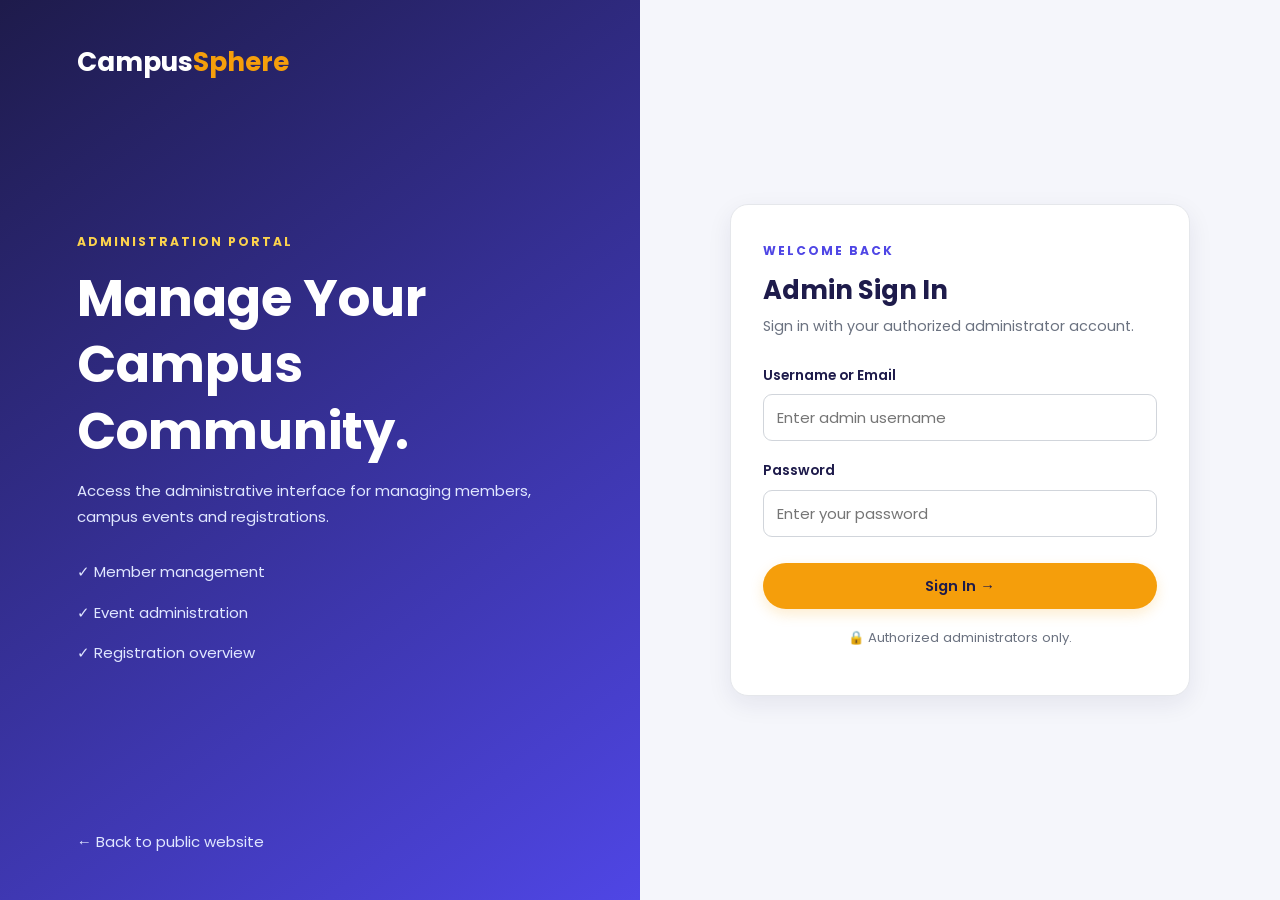
==== admin-login.html @ 0bb61e9c "Add files via upload" ====
<!DOCTYPE html>
<html lang="en">
<head>
  <meta charset="UTF-8">
  <meta name="viewport" content="width=device-width, initial-scale=1">
  <title>CampusSphere | Admin Login</title>
  <link href="https://fonts.googleapis.com/css2?family=Poppins:wght@400;500;600;700&display=swap" rel="stylesheet">
  <link rel="stylesheet" href="styles.css">
  <script src="app.js" defer></script>
</head>
<body class="admin-auth-page">
<main class="auth-layout">
  <section class="auth-visual">
    <a class="logo" href="index.html">Campus<span>Sphere</span></a>
    <div class="auth-visual-content">
      <span class="eyebrow">ADMINISTRATION PORTAL</span>
      <h1>Manage Your Campus Community.</h1>
      <p>Access the administrative interface for managing members, campus events and registrations.</p>
      <div class="auth-benefits"><p>✓ Member management</p><p>✓ Event administration</p><p>✓ Registration overview</p></div>
    </div>
    <a class="auth-back" href="index.html">← Back to public website</a>
  </section>

  <section class="auth-form-wrap">
    <form class="form-card auth-card" id="admin-login-form" action="#" method="post">
      <span class="eyebrow">WELCOME BACK</span>
      <h2>Admin Sign In</h2>
      <p class="form-subtitle">Sign in with your authorized administrator account.</p>

      <div class="form-group"><label for="admin-username">Username or Email</label><input type="text" id="admin-username" name="username" autocomplete="username" required placeholder="Enter admin username"></div>
      <div class="form-group"><label for="admin-password">Password</label><input type="password" id="admin-password" name="password" autocomplete="current-password" required placeholder="Enter your password"></div>

      <button class="btn btn-primary btn-full" type="submit">Sign In →</button>
      <p id="admin-login-message" class="form-message" aria-live="polite"></p>
      <p class="security-note">🔒 Authorized administrators only.</p>
    </form>
  </section>
</main>
</body>
</html>
---- styles.css ----
/* =========================================================
   CampusSphere - Main Stylesheet
   Theme: Navy + Purple + Orange
   Shared by all public and admin HTML pages
   ========================================================= */

/* ---------- 1. RESET & VARIABLES ---------- */

:root {
  --navy: #1e1b4b;
  --navy-light: #312e81;
  --purple: #4f46e5;
  --purple-light: #eef0ff;
  --orange: #f59e0b;
  --orange-dark: #d97706;
  --white: #ffffff;
  --background: #f5f6fb;
  --surface: #ffffff;
  --text: #374151;
  --muted: #6b7280;
  --border: #e5e7eb;
  --success: #15803d;
  --success-bg: #dcfce7;
  --warning: #92400e;
  --warning-bg: #fef3c7;
  --danger: #dc2626;
  --danger-bg: #fee2e2;
  --shadow: 0 8px 25px rgba(30, 27, 75, 0.08);
  --shadow-hover: 0 14px 35px rgba(30, 27, 75, 0.14);
  --radius: 16px;
  --radius-small: 9px;
  --container: 1180px;
}

* {
  box-sizing: border-box;
}

html {
  scroll-behavior: smooth;
  scroll-padding-top: 90px;
}

body {
  margin: 0;
  font-family: "Poppins", Arial, sans-serif;
  color: var(--text);
  background: var(--white);
  line-height: 1.7;
  font-size: 15px;
}

body,
input,
select,
textarea,
button {
  font-family: "Poppins", Arial, sans-serif;
}

img {
  display: block;
  max-width: 100%;
}

a {
  color: var(--purple);
  transition: color 0.2s ease;
}

button,
input,
select,
textarea {
  font-size: inherit;
}

button {
  cursor: pointer;
}

button:focus-visible,
a:focus-visible,
input:focus-visible,
select:focus-visible,
textarea:focus-visible {
  outline: 3px solid rgba(245, 158, 11, 0.65);
  outline-offset: 3px;
}

h1,
h2,
h3,
h4 {
  color: var(--navy);
  line-height: 1.3;
  margin: 0 0 14px;
  font-weight: 700;
}

h1 {
  font-size: clamp(2rem, 5vw, 3.5rem);
}

h2 {
  font-size: clamp(1.5rem, 3vw, 2.2rem);
}

h3 {
  font-size: 1.15rem;
}

p {
  margin-top: 0;
}

.container {
  width: min(var(--container), calc(100% - 40px));
  margin-inline: auto;
}

.section {
  padding: 80px 0;
}

.section-light,
.gray {
  background: var(--background);
}

.section-heading {
  max-width: 720px;
  margin: 0 auto 42px;
  text-align: center;
}

.section-heading p {
  color: var(--muted);
}

.title {
  display: inline-block;
  margin-bottom: 35px;
}

.title::after {
  content: "";
  display: block;
  height: 4px;
  width: 68px;
  margin: 10px auto 0;
  border-radius: 10px;
  background: var(--orange);
}

.eyebrow {
  display: inline-block;
  color: var(--purple);
  font-size: 0.76rem;
  font-weight: 700;
  letter-spacing: 2px;
  text-transform: uppercase;
  margin-bottom: 12px;
}

.muted {
  color: var(--muted);
}

.text-center {
  text-align: center;
}

.text-link {
  display: inline-block;
  color: var(--purple);
  text-decoration: none;
  font-weight: 600;
}

.text-link:hover {
  color: var(--orange-dark);
}

/* ---------- 2. HEADER & NAVIGATION ---------- */

.site-header {
  position: sticky;
  top: 0;
  z-index: 1000;
  background: var(--navy);
  box-shadow: 0 4px 18px rgba(15, 23, 42, 0.16);
}

.navbar {
  min-height: 76px;
  display: flex;
  align-items: center;
  justify-content: space-between;
  gap: 24px;
}

.logo {
  display: inline-block;
  color: var(--white);
  font-size: 1.65rem;
  line-height: 1.3;
  font-weight: 700;
  text-decoration: none;
  white-space: nowrap;
}

.logo span {
  color: var(--orange);
}

.nav-links {
  display: flex;
  align-items: center;
  justify-content: flex-end;
  gap: 7px;
}

.nav-links a {
  color: #e5e7eb;
  font-size: 0.88rem;
  font-weight: 500;
  text-decoration: none;
  padding: 9px 12px;
  border-radius: 8px;
  transition: 0.2s ease;
}

.nav-links a:hover,
.nav-links a.active {
  color: var(--orange);
  background: rgba(255, 255, 255, 0.07);
}

.menu-toggle {
  display: none;
  color: var(--white);
  background: transparent;
  border: 1px solid rgba(255, 255, 255, 0.3);
  border-radius: 8px;
  padding: 7px 12px;
  font-size: 1.4rem;
}

/* ---------- 3. BUTTONS ---------- */

.btn {
  display: inline-flex;
  justify-content: center;
  align-items: center;
  gap: 8px;
  min-height: 44px;
  padding: 11px 24px;
  border: 2px solid transparent;
  border-radius: 50px;
  font-size: 0.92rem;
  font-weight: 600;
  line-height: 1.4;
  text-align: center;
  text-decoration: none;
  transition:
    background 0.2s ease,
    color 0.2s ease,
    transform 0.2s ease,
    box-shadow 0.2s ease;
}

.btn:hover {
  transform: translateY(-2px);
}

.btn-primary {
  color: var(--navy);
  background: var(--orange);
  box-shadow: 0 5px 14px rgba(245, 158, 11, 0.2);
}

.btn-primary:hover {
  background: #fbbf24;
  box-shadow: 0 8px 20px rgba(245, 158, 11, 0.28);
}

.btn-secondary {
  color: var(--white);
  background: var(--purple);
}

.btn-secondary:hover {
  background: var(--navy-light);
}

.btn-outline {
  color: var(--purple);
  border-color: var(--purple);
  background: transparent;
}

.btn-outline:hover {
  color: var(--white);
  background: var(--purple);
}

.btn-full {
  width: 100%;
}

.btn:disabled {
  opacity: 0.6;
  cursor: not-allowed;
  transform: none;
}

/* ---------- 4. HOME HERO ---------- */

.hero {
  position: relative;
  overflow: hidden;
  padding: 125px 20px;
  color: var(--white);
  text-align: center;
  background:
    linear-gradient(
      125deg,
      rgba(30, 27, 75, 0.94),
      rgba(79, 70, 229, 0.84)
    ),
    url("https://picsum.photos/id/1067/1600/900")
      center / cover no-repeat;
}

.hero-content {
  position: relative;
  max-width: 850px;
  margin: auto;
}

.hero .eyebrow {
  color: #fcd34d;
}

.hero h1 {
  color: var(--white);
  margin-bottom: 20px;
}

.hero p {
  max-width: 680px;
  margin: 0 auto 30px;
  color: #e0e7ff;
  font-size: 1.08rem;
}

.hero-actions {
  display: flex;
  justify-content: center;
  align-items: center;
  flex-wrap: wrap;
  gap: 14px;
}

.hero .btn-secondary {
  border-color: rgba(255, 255, 255, 0.65);
  background: transparent;
}

.hero .btn-secondary:hover {
  color: var(--navy);
  background: var(--white);
}

/* ---------- 5. PAGE HERO ---------- */

.page-hero {
  padding: 65px 20px;
  color: var(--white);
  text-align: center;
  background: linear-gradient(125deg, var(--navy), var(--purple));
}

.page-hero h1 {
  color: var(--white);
  font-size: clamp(2rem, 5vw, 3rem);
}

.page-hero p {
  max-width: 700px;
  margin: 0 auto;
  color: #e0e7ff;
}

.page-hero .eyebrow {
  color: #fcd34d;
}

/* ---------- 6. CARDS & GRIDS ---------- */

.cards,
.card-grid {
  display: grid;
  grid-template-columns: repeat(3, minmax(0, 1fr));
  gap: 25px;
}

.card {
  min-width: 0;
  padding: 25px;
  border: 1px solid var(--border);
  border-radius: var(--radius);
  background: var(--surface);
  box-shadow: var(--shadow);
  transition: transform 0.25s ease, box-shadow 0.25s ease;
}

.card:hover {
  transform: translateY(-6px);
  box-shadow: var(--shadow-hover);
}

.card p {
  color: var(--muted);
}

.card img {
  width: 100%;
  height: 190px;
  object-fit: cover;
  border-radius: 11px;
  margin-bottom: 18px;
}

.icon {
  font-size: 2.8rem;
  line-height: 1.3;
  margin-bottom: 14px;
}

.date {
  display: inline-block;
  padding: 5px 13px;
  color: var(--navy);
  background: #fef3c7;
  border-radius: 50px;
  font-size: 0.78rem;
  font-weight: 700;
}

.event-card .btn {
  margin-top: 8px;
}

.testimonial {
  text-align: left;
  border-left: 5px solid var(--orange);
}

.testimonial blockquote {
  margin: 0 0 16px;
  color: var(--text);
  font-size: 0.96rem;
}

.testimonial strong {
  color: var(--navy);
}

/* ---------- 7. ACHIEVEMENTS ---------- */

.achievements {
  display: grid;
  grid-template-columns: repeat(4, minmax(0, 1fr));
  gap: 25px;
  padding: 48px 20px;
  color: var(--white);
  text-align: center;
  background: linear-gradient(110deg, var(--navy), var(--purple));
}

.achievement-item h2,
.achievements h2 {
  color: var(--orange);
  font-size: clamp(2rem, 4vw, 2.8rem);
  margin-bottom: 5px;
}

.achievement-item p,
.achievements p {
  margin-bottom: 0;
  color: #e5e7eb;
}

/* ---------- 8. GALLERY ---------- */

.gallery {
  display: grid;
  grid-template-columns: repeat(4, minmax(0, 1fr));
  gap: 16px;
}

.gallery img {
  width: 100%;
  height: 210px;
  object-fit: cover;
  border-radius: 12px;
  box-shadow: var(--shadow);
  transition: transform 0.25s ease;
}

.gallery img:hover {
  transform: scale(1.035);
}

/* ---------- 9. JOIN BANNER ---------- */

.join-banner {
  max-width: 950px;
  margin: 0 auto;
  padding: 55px 30px;
  color: var(--white);
  text-align: center;
  border-radius: 22px;
  background: linear-gradient(125deg, var(--navy), var(--purple));
  box-shadow: var(--shadow-hover);
}

.join-banner h2 {
  color: var(--white);
}

.join-banner p {
  color: #e0e7ff;
  margin-bottom: 25px;
}

/* ---------- 10. FORMS ---------- */

.form-layout {
  display: grid;
  grid-template-columns: minmax(0, 0.9fr) minmax(0, 1.1fr);
  align-items: start;
  gap: 45px;
}

.form-intro {
  padding-top: 15px;
}

.form-intro > p {
  color: var(--muted);
}

.check-list {
  list-style: none;
  padding: 0;
  margin: 25px 0;
}

.check-list li {
  margin-bottom: 12px;
}

.check-list li::first-letter {
  color: var(--success);
}

.notice-card {
  margin-top: 28px;
  padding: 20px;
  border: 1px solid #ddd6fe;
  border-radius: 12px;
  background: var(--purple-light);
}

.notice-card strong {
  color: var(--navy);
}

.notice-card p {
  margin: 8px 0 0;
  color: var(--muted);
  font-size: 0.9rem;
}

.form-card {
  width: 100%;
  max-width: 650px;
  margin: 0 auto;
  padding: 32px;
  border: 1px solid var(--border);
  border-radius: 18px;
  background: var(--white);
  box-shadow: var(--shadow);
}

.form-card h2 {
  font-size: 1.6rem;
  margin-bottom: 7px;
}

.form-subtitle {
  color: var(--muted);
  font-size: 0.9rem;
  margin-bottom: 25px;
}

.form-row {
  display: grid;
  grid-template-columns: repeat(2, minmax(0, 1fr));
  gap: 18px;
}

.form-group {
  min-width: 0;
  margin-bottom: 18px;
}

.form-group label,
.form-card > label:not(.checkbox-label) {
  display: block;
  color: var(--navy);
  font-size: 0.86rem;
  font-weight: 600;
  margin-bottom: 7px;
}

.form-group input,
.form-group select,
.form-group textarea,
.form-card input:not([type="checkbox"]),
.form-card select,
.form-card textarea {
  width: 100%;
  min-height: 46px;
  padding: 11px 13px;
  border: 1px solid #d1d5db;
  border-radius: 9px;
  background: var(--white);
  color: var(--text);
  outline: none;
  transition: border-color 0.2s, box-shadow 0.2s;
}

.form-group textarea,
.form-card textarea {
  min-height: 110px;
  resize: vertical;
}

.form-group input:focus,
.form-group select:focus,
.form-group textarea:focus,
.form-card input:focus,
.form-card select:focus,
.form-card textarea:focus {
  border-color: var(--purple);
  box-shadow: 0 0 0 3px rgba(79, 70, 229, 0.1);
}

.checkbox-label {
  display: flex;
  align-items: flex-start;
  gap: 10px;
  margin: 15px 0 22px;
  color: var(--text);
  font-size: 0.86rem;
}

.checkbox-label input {
  width: 17px;
  height: 17px;
  margin-top: 5px;
  flex-shrink: 0;
  accent-color: var(--purple);
}

.form-message {
  margin-top: 15px;
  font-size: 0.9rem;
  font-weight: 500;
}

.form-message:empty {
  display: none;
}

.form-message.success {
  padding: 12px;
  color: var(--success);
  border-radius: 8px;
  background: var(--success-bg);
}

.form-message.error {
  padding: 12px;
  color: var(--danger);
  border-radius: 8px;
  background: var(--danger-bg);
}

.form-message.info {
  padding: 12px;
  color: var(--warning);
  border-radius: 8px;
  background: var(--warning-bg);
}

.security-note {
  margin-top: 18px;
  color: var(--muted);
  font-size: 0.82rem;
  text-align: center;
}

.demo-notice {
  margin: 22px 0 0;
  padding: 14px 17px;
  color: var(--warning);
  border: 1px solid #fde68a;
  border-radius: 10px;
  background: #fffbeb;
  font-size: 0.86rem;
}

/* ---------- 11. EVENT DETAILS ---------- */

.detail-layout {
  display: grid;
  grid-template-columns: minmax(0, 1.5fr) minmax(260px, 0.8fr);
  align-items: start;
  gap: 35px;
}

.detail-img {
  width: 100%;
  max-height: 430px;
  object-fit: cover;
  border-radius: 16px;
  margin-bottom: 25px;
}

.detail-panel {
  padding: 25px;
  border: 1px solid var(--border);
  border-radius: 15px;
  background: var(--white);
  box-shadow: var(--shadow);
}

.detail-meta {
  display: grid;
  gap: 12px;
  margin: 20px 0;
}

.detail-meta p {
  margin: 0;
  padding-bottom: 10px;
  border-bottom: 1px solid var(--border);
}

/* ---------- 12. SEARCH & TABLES ---------- */

.filter-bar,
.search-bar {
  display: flex;
  align-items: center;
  gap: 12px;
  margin-bottom: 24px;
}

.filter-bar input,
.filter-bar select,
.search-bar input,
.search-bar select {
  min-width: 0;
  min-height: 44px;
  padding: 10px 13px;
  border: 1px solid #d1d5db;
  border-radius: 9px;
  background: var(--white);
  color: var(--text);
}

.filter-bar input,
.search-bar input {
  flex: 1;
}

.table-box,
.table-wrap {
  width: 100%;
  overflow-x: auto;
  border: 1px solid var(--border);
  border-radius: 12px;
  background: var(--white);
  box-shadow: var(--shadow);
}

table {
  width: 100%;
  border-collapse: collapse;
  background: var(--white);
  text-align: left;
  font-size: 0.88rem;
}

thead {
  background: var(--navy);
}

th {
  padding: 15px;
  color: var(--white);
  font-weight: 600;
  white-space: nowrap;
}

td {
  padding: 14px 15px;
  border-bottom: 1px solid var(--border);
  vertical-align: middle;
}

tbody tr:last-child td {
  border-bottom: none;
}

tbody tr:hover td {
  background: #f8f9ff;
}

td a {
  color: var(--purple);
  text-decoration: none;
  font-weight: 600;
}

td a:hover {
  color: var(--orange-dark);
}

.table-action {
  padding: 6px 10px;
  color: var(--purple);
  background: var(--purple-light);
  border: 1px solid #ddd6fe;
  border-radius: 6px;
  font-size: 0.8rem;
  font-weight: 600;
}

.table-action:hover {
  color: var(--white);
  background: var(--purple);
}

.table-action.danger {
  color: var(--danger);
  background: #fff1f2;
  border-color: #fecdd3;
}

.table-action.danger:hover {
  color: var(--white);
  background: var(--danger);
}

.status-badge {
  display: inline-block;
  padding: 5px 10px;
  color: var(--success);
  background: var(--success-bg);
  border-radius: 50px;
  font-size: 0.76rem;
  font-weight: 600;
  white-space: nowrap;
}

.status-pending {
  color: var(--warning);
  background: var(--warning-bg);
}

.status-cancelled {
  color: var(--danger);
  background: var(--danger-bg);
}

.empty-state {
  padding: 24px;
  color: var(--muted);
  text-align: center;
}

/* ---------- 13. PUBLIC FOOTER ---------- */

.site-footer,
footer {
  color: #cbd5e1;
  background: var(--navy);
}

.site-footer {
  padding: 35px 0 0;
}

.footer-content {
  display: flex;
  justify-content: space-between;
  align-items: center;
  gap: 20px;
  padding-bottom: 25px;
}

.footer-logo {
  font-size: 1.4rem;
}

.footer-links {
  display: flex;
  flex-wrap: wrap;
  gap: 20px;
}

.footer-links a {
  color: #cbd5e1;
  text-decoration: none;
}

.footer-links a:hover {
  color: var(--orange);
}

.footer-bottom {
  padding: 18px 20px;
  border-top: 1px solid rgba(255, 255, 255, 0.12);
  text-align: center;
  font-size: 0.83rem;
}

.footer-bottom p {
  margin: 0;
}

footer:not(.site-footer) {
  padding: 28px 20px;
  text-align: center;
}

/* ---------- 14. ADMIN AUTHENTICATION LAYOUT ---------- */

.admin-auth-page {
  min-height: 100vh;
  background: var(--background);
}

.auth-layout {
  display: grid;
  grid-template-columns: minmax(0, 1fr) minmax(0, 1fr);
  min-height: 100vh;
}

.auth-visual {
  display: flex;
  flex-direction: column;
  justify-content: space-between;
  padding: 45px clamp(25px, 6vw, 85px);
  color: var(--white);
  background: linear-gradient(145deg, var(--navy), var(--purple));
}

.auth-visual .logo {
  align-self: flex-start;
}

.auth-visual-content {
  max-width: 560px;
  margin: 60px auto;
}

.auth-visual-content h1 {
  color: var(--white);
  font-size: clamp(2.2rem, 4vw, 3.5rem);
}

.auth-visual-content p {
  color: #e0e7ff;
}

.auth-visual .eyebrow {
  color: #fcd34d;
}

.auth-benefits {
  margin-top: 30px;
}

.auth-back {
  color: #e0e7ff;
  text-decoration: none;
}

.auth-back:hover {
  color: var(--orange);
}

.auth-form-wrap {
  display: flex;
  justify-content: center;
  align-items: center;
  padding: 35px 22px;
}

.auth-card {
  max-width: 460px;
}

.auth-card .btn {
  margin-top: 8px;
}

/* ---------- 15. ADMIN DASHBOARD ---------- */

.admin-page {
  min-height: 100vh;
  background: var(--background);
}

.admin-sidebar {
  position: fixed;
  inset: 0 auto 0 0;
  z-index: 100;
  display: flex;
  flex-direction: column;
  width: 255px;
  padding: 28px 18px;
  overflow-y: auto;
  background: var(--navy);
}

.admin-sidebar .logo {
  padding: 0 10px 25px;
  border-bottom: 1px solid rgba(255, 255, 255, 0.13);
  font-size: 1.45rem;
}

.sidebar-label {
  margin: 28px 10px 12px;
  color: #a5b4fc;
  font-size: 0.68rem;
  font-weight: 700;
  letter-spacing: 1.5px;
}

.sidebar-link {
  display: block;
  margin-bottom: 5px;
  padding: 12px 13px;
  border-radius: 9px;
  color: #d1d5db;
  text-decoration: none;
  font-size: 0.89rem;
  transition: 0.2s ease;
}

.sidebar-link:hover,
.sidebar-link.active {
  color: var(--white);
  background: var(--purple);
}

.admin-main {
  min-width: 0;
  min-height: 100vh;
  margin-left: 255px;
}

.admin-topbar {
  display: flex;
  justify-content: space-between;
  align-items: center;
  gap: 25px;
  padding: 30px clamp(22px, 4vw, 50px);
  border-bottom: 1px solid var(--border);
  background: var(--white);
}

.admin-topbar h1 {
  margin-bottom: 5px;
  font-size: clamp(1.8rem, 3vw, 2.4rem);
}

.admin-topbar p {
  margin-bottom: 0;
  color: var(--muted);
}

.admin-content {
  display: grid;
  gap: 25px;
  padding: 30px clamp(18px, 4vw, 50px) 45px;
}

.admin-stat-grid {
  display: grid;
  grid-template-columns: repeat(4, minmax(0, 1fr));
  gap: 18px;
}

.admin-stat {
  position: relative;
  min-width: 0;
  padding: 22px;
  border: 1px solid var(--border);
  border-radius: 14px;
  background: var(--white);
  box-shadow: var(--shadow);
}

.admin-stat p {
  margin: 12px 0 5px;
  color: var(--muted);
  font-size: 0.83rem;
}

.admin-stat h2 {
  margin: 0;
  font-size: 2rem;
}

.admin-stat small {
  display: block;
  margin-top: 8px;
  color: var(--muted);
  font-size: 0.74rem;
}

.stat-symbol {
  display: inline-flex;
  justify-content: center;
  align-items: center;
  width: 42px;
  height: 42px;
  color: var(--purple);
  border-radius: 11px;
  background: var(--purple-light);
  font-size: 1.35rem;
}

.admin-panel {
  min-width: 0;
  padding: 25px;
  border: 1px solid var(--border);
  border-radius: 15px;
  background: var(--white);
  box-shadow: var(--shadow);
}

.panel-heading {
  display: flex;
  justify-content: space-between;
  align-items: center;
  gap: 20px;
  margin-bottom: 22px;
}

.panel-heading h2 {
  margin-bottom: 5px;
  font-size: 1.25rem;
}

.panel-heading p {
  margin: 0;
  color: var(--muted);
  font-size: 0.87rem;
}

.management-grid {
  display: grid;
  grid-template-columns: repeat(3, minmax(0, 1fr));
  gap: 18px;
}

.management-card {
  display: block;
  padding: 23px;
  border: 1px solid var(--border);
  border-radius: 13px;
  background: #fff;
  text-decoration: none;
  transition: 0.2s ease;
}

.management-card:hover {
  border-color: #c7d2fe;
  background: #fafaff;
  transform: translateY(-3px);
}

.management-card > span {
  display: inline-block;
  margin-bottom: 15px;
  color: var(--purple);
  font-size: 2rem;
}

.management-card h3 {
  margin-bottom: 8px;
}

.management-card p {
  color: var(--muted);
  font-size: 0.85rem;
}

.management-card strong {
  color: var(--purple);
  font-size: 0.85rem;
}

.admin-filter {
  align-items: stretch;
}

.admin-filter input {
  min-width: 180px;
}

.admin-form {
  max-width: 850px;
}

.admin-form .btn {
  margin-top: 5px;
}

/* ---------- 16. RESPONSIVE DESIGN ---------- */

@media (max-width: 1050px) {
  .navbar {
    gap: 12px;
  }

  .nav-links a {
    padding: 8px;
    font-size: 0.81rem;
  }

  .cards,
  .card-grid {
    grid-template-columns: repeat(2, minmax(0, 1fr));
  }

  .gallery {
    grid-template-columns: repeat(2, minmax(0, 1fr));
  }

  .admin-stat-grid {
    grid-template-columns: repeat(2, minmax(0, 1fr));
  }

  .management-grid {
    grid-template-columns: 1fr;
  }
}

@media (max-width: 800px) {
  .navbar {
    position: relative;
    flex-wrap: wrap;
    min-height: 70px;
    padding-top: 12px;
    padding-bottom: 12px;
  }

  .menu-toggle {
    display: inline-block;
  }

  .nav-links {
    display: none;
    flex: 0 0 100%;
    align-items: stretch;
    flex-direction: column;
    gap: 3px;
    padding-top: 10px;
  }

  .nav-links.open {
    display: flex;
  }

  .nav-links a {
    padding: 11px 12px;
    margin: 0;
    font-size: 0.9rem;
  }

  .hero {
    padding: 90px 20px;
  }

  .section {
    padding: 60px 0;
  }

  .form-layout,
  .detail-layout {
    grid-template-columns: 1fr;
    gap: 28px;
  }

  .auth-layout {
    grid-template-columns: 1fr;
  }

  .auth-visual {
    min-height: auto;
    padding: 28px;
  }

  .auth-visual-content {
    margin: 45px 0;
  }

  .auth-back {
    margin-top: 10px;
  }

  .admin-sidebar {
    position: static;
    width: 100%;
    padding: 18px;
  }

  .admin-sidebar .logo {
    padding-bottom: 15px;
  }

  .sidebar-label {
    margin-top: 16px;
  }

  .admin-main {
    margin-left: 0;
  }

  .admin-topbar {
    padding: 25px 20px;
  }

  .admin-content {
    padding: 22px 18px 35px;
  }

  .admin-filter {
    flex-direction: column;
  }

  .admin-filter input {
    width: 100%;
  }

  .admin-filter select {
    width: 100%;
  }
}

@media (max-width: 560px) {
  .container {
    width: calc(100% - 30px);
  }

  .logo {
    font-size: 1.4rem;
  }

  .hero {
    padding: 75px 15px;
  }

  .hero p {
    font-size: 0.96rem;
  }

  .hero-actions {
    flex-direction: column;
  }

  .hero-actions .btn {
    width: 100%;
    max-width: 280px;
  }

  .cards,
  .card-grid,
  .gallery,
  .achievements,
  .admin-stat-grid {
    grid-template-columns: 1fr;
  }

  .gallery img {
    height: 230px;
  }

  .form-row {
    grid-template-columns: 1fr;
    gap: 0;
  }

  .form-card {
    padding: 22px 17px;
  }

  .filter-bar,
  .search-bar {
    flex-direction: column;
    align-items: stretch;
  }

  .filter-bar input,
  .filter-bar select,
  .search-bar input,
  .search-bar select {
    width: 100%;
  }

  .admin-topbar {
    align-items: flex-start;
    flex-direction: column;
  }

  .admin-panel {
    padding: 17px;
  }

  .panel-heading {
    align-items: flex-start;
    flex-direction: column;
  }

  .footer-content {
    align-items: flex-start;
    flex-direction: column;
  }

  .join-banner {
    padding: 38px 20px;
  }
}

/* ---------- 17. REDUCED MOTION ---------- */

@media (prefers-reduced-motion: reduce) {
  *,
  *::before,
  *::after {
    scroll-behavior: auto !important;
    animation-duration: 0.01ms !important;
    animation-iteration-count: 1 !important;
    transition-duration: 0.01ms !important;
  }
}
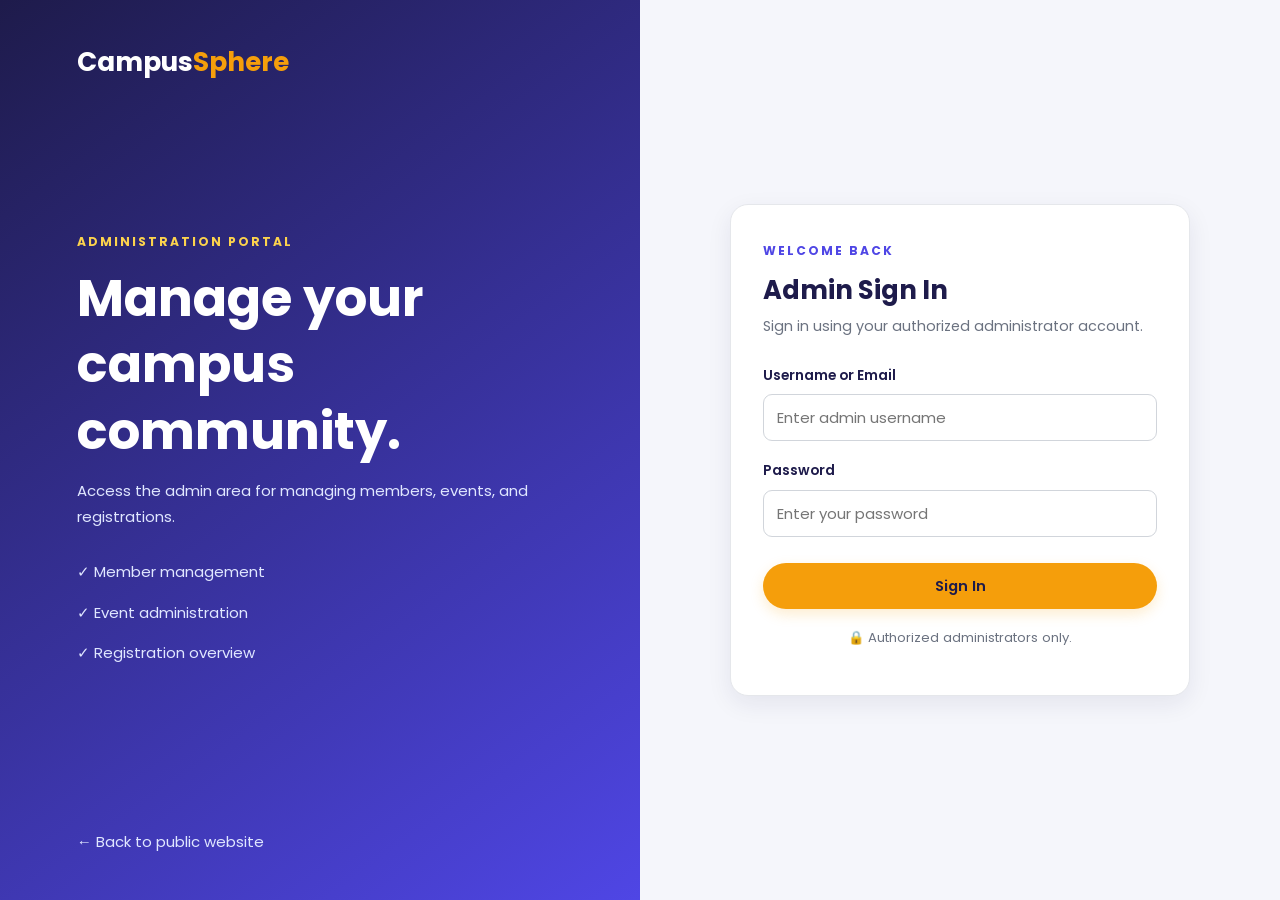
==== commit b522add5: "Improve the CampusSphere project design, keep the code beginner-friendly, and apply a cleaner modern" ====
--- a/admin-login.html
+++ b/admin-login.html
@@ -1,41 +1,53 @@
-
-<!DOCTYPE html>
-<html lang="en">
-<head>
-  <meta charset="UTF-8">
-  <meta name="viewport" content="width=device-width, initial-scale=1">
-  <title>CampusSphere | Admin Login</title>
-  <link href="https://fonts.googleapis.com/css2?family=Poppins:wght@400;500;600;700&display=swap" rel="stylesheet">
-  <link rel="stylesheet" href="styles.css">
-  <script src="app.js" defer></script>
-</head>
-<body class="admin-auth-page">
-<main class="auth-layout">
-  <section class="auth-visual">
-    <a class="logo" href="index.html">Campus<span>Sphere</span></a>
-    <div class="auth-visual-content">
-      <span class="eyebrow">ADMINISTRATION PORTAL</span>
-      <h1>Manage Your Campus Community.</h1>
-      <p>Access the administrative interface for managing members, campus events and registrations.</p>
-      <div class="auth-benefits"><p>✓ Member management</p><p>✓ Event administration</p><p>✓ Registration overview</p></div>
-    </div>
-    <a class="auth-back" href="index.html">← Back to public website</a>
-  </section>
-
-  <section class="auth-form-wrap">
-    <form class="form-card auth-card" id="admin-login-form" action="#" method="post">
-      <span class="eyebrow">WELCOME BACK</span>
-      <h2>Admin Sign In</h2>
-      <p class="form-subtitle">Sign in with your authorized administrator account.</p>
-
-      <div class="form-group"><label for="admin-username">Username or Email</label><input type="text" id="admin-username" name="username" autocomplete="username" required placeholder="Enter admin username"></div>
-      <div class="form-group"><label for="admin-password">Password</label><input type="password" id="admin-password" name="password" autocomplete="current-password" required placeholder="Enter your password"></div>
-
-      <button class="btn btn-primary btn-full" type="submit">Sign In →</button>
-      <p id="admin-login-message" class="form-message" aria-live="polite"></p>
-      <p class="security-note">🔒 Authorized administrators only.</p>
-    </form>
-  </section>
-</main>
-</body>
-</html>+<!DOCTYPE html>
+<html lang="en">
+<head>
+  <meta charset="UTF-8" />
+  <meta name="viewport" content="width=device-width, initial-scale=1.0" />
+  <title>CampusSphere | Admin Login</title>
+  <link href="https://fonts.googleapis.com/css2?family=Poppins:wght@400;500;600;700&display=swap" rel="stylesheet">
+  <link rel="stylesheet" href="styles.css" />
+  <script src="app.js" defer></script>
+</head>
+<body class="admin-auth-page">
+  <main class="auth-layout">
+    <section class="auth-visual">
+      <a class="logo" href="index.html">Campus<span>Sphere</span></a>
+
+      <div class="auth-visual-content">
+        <span class="eyebrow">Administration portal</span>
+        <h1>Manage your campus community.</h1>
+        <p>Access the admin area for managing members, events, and registrations.</p>
+        <div class="auth-benefits">
+          <p>✓ Member management</p>
+          <p>✓ Event administration</p>
+          <p>✓ Registration overview</p>
+        </div>
+      </div>
+
+      <a class="auth-back" href="index.html">← Back to public website</a>
+    </section>
+
+    <section class="auth-form-wrap">
+      <form class="form-card auth-card" id="admin-login-form" action="#" method="post">
+        <span class="eyebrow">Welcome back</span>
+        <h2>Admin Sign In</h2>
+        <p class="form-subtitle">Sign in using your authorized administrator account.</p>
+
+        <div class="form-group">
+          <label for="admin-username">Username or Email</label>
+          <input type="text" id="admin-username" name="username" autocomplete="username" required placeholder="Enter admin username" />
+        </div>
+
+        <div class="form-group">
+          <label for="admin-password">Password</label>
+          <input type="password" id="admin-password" name="password" autocomplete="current-password" required placeholder="Enter your password" />
+        </div>
+
+        <button class="btn btn-primary btn-full" type="submit">Sign In</button>
+        <p id="admin-login-message" class="form-message" aria-live="polite"></p>
+        <p class="security-note">🔒 Authorized administrators only.</p>
+      </form>
+    </section>
+  </main>
+</body>
+</html>
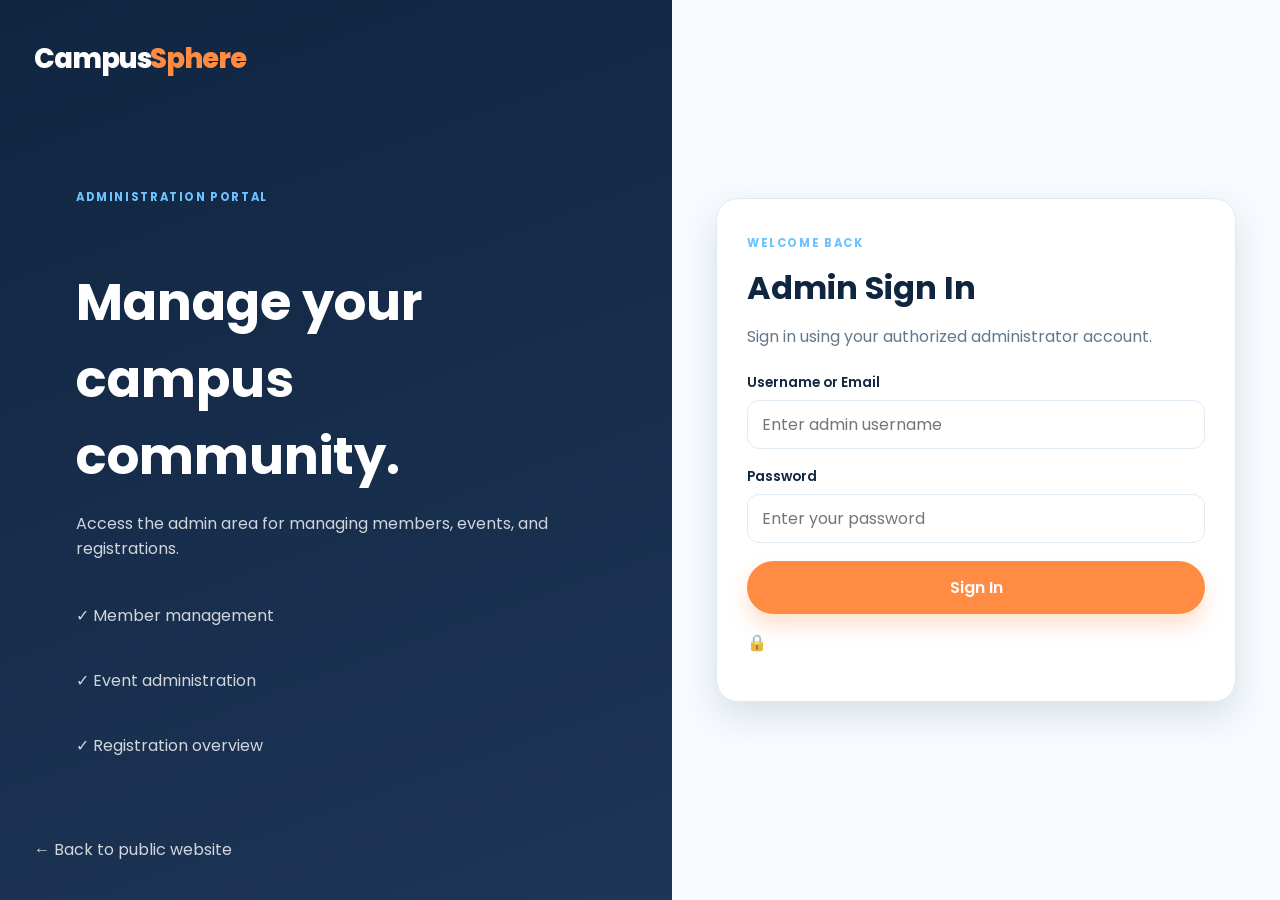
==== commit 1f3eac86: "Improve the CampusSphere project design to be more attractive and beginner-friendly while matching t" ====
--- a/admin-login.html
+++ b/admin-login.html
@@ -4,7 +4,9 @@
   <meta charset="UTF-8" />
   <meta name="viewport" content="width=device-width, initial-scale=1.0" />
   <title>CampusSphere | Admin Login</title>
-  <link href="https://fonts.googleapis.com/css2?family=Poppins:wght@400;500;600;700&display=swap" rel="stylesheet">
+  <link rel="preconnect" href="https://fonts.googleapis.com" />
+  <link rel="preconnect" href="https://fonts.gstatic.com" crossorigin />
+  <link href="https://fonts.googleapis.com/css2?family=Poppins:wght@400;500;600;700&display=swap" rel="stylesheet" />
   <link rel="stylesheet" href="styles.css" />
   <script src="app.js" defer></script>
 </head>
@@ -28,7 +30,7 @@
     </section>
 
     <section class="auth-form-wrap">
-      <form class="form-card auth-card" id="admin-login-form" action="#" method="post">
+      <form class="form-card auth-card" id="admin-login-form" action="#" method="post" data-demo-form>
         <span class="eyebrow">Welcome back</span>
         <h2>Admin Sign In</h2>
         <p class="form-subtitle">Sign in using your authorized administrator account.</p>
--- a/styles.css
+++ b/styles.css
@@ -1,1469 +1,1089 @@
-
-/* =========================================================
-   CampusSphere - Main Stylesheet
-   Theme: Navy + Purple + Orange
-   Shared by all public and admin HTML pages
-   ========================================================= */
-
-/* ---------- 1. RESET & VARIABLES ---------- */
-
-:root {
-  --navy: #1e1b4b;
-  --navy-light: #312e81;
-  --purple: #4f46e5;
-  --purple-light: #eef0ff;
-  --orange: #f59e0b;
-  --orange-dark: #d97706;
-  --white: #ffffff;
-  --background: #f5f6fb;
-  --surface: #ffffff;
-  --text: #374151;
-  --muted: #6b7280;
-  --border: #e5e7eb;
-  --success: #15803d;
-  --success-bg: #dcfce7;
-  --warning: #92400e;
-  --warning-bg: #fef3c7;
-  --danger: #dc2626;
-  --danger-bg: #fee2e2;
-  --shadow: 0 8px 25px rgba(30, 27, 75, 0.08);
-  --shadow-hover: 0 14px 35px rgba(30, 27, 75, 0.14);
-  --radius: 16px;
-  --radius-small: 9px;
-  --container: 1180px;
-}
-
-* {
-  box-sizing: border-box;
-}
-
-html {
-  scroll-behavior: smooth;
-  scroll-padding-top: 90px;
-}
-
-body {
-  margin: 0;
-  font-family: "Poppins", Arial, sans-serif;
-  color: var(--text);
-  background: var(--white);
-  line-height: 1.7;
-  font-size: 15px;
-}
-
-body,
-input,
-select,
-textarea,
-button {
-  font-family: "Poppins", Arial, sans-serif;
-}
-
-img {
-  display: block;
-  max-width: 100%;
-}
-
-a {
-  color: var(--purple);
-  transition: color 0.2s ease;
-}
-
-button,
-input,
-select,
-textarea {
-  font-size: inherit;
-}
-
-button {
-  cursor: pointer;
-}
-
-button:focus-visible,
-a:focus-visible,
-input:focus-visible,
-select:focus-visible,
-textarea:focus-visible {
-  outline: 3px solid rgba(245, 158, 11, 0.65);
-  outline-offset: 3px;
-}
-
-h1,
-h2,
-h3,
-h4 {
-  color: var(--navy);
-  line-height: 1.3;
-  margin: 0 0 14px;
-  font-weight: 700;
-}
-
-h1 {
-  font-size: clamp(2rem, 5vw, 3.5rem);
-}
-
-h2 {
-  font-size: clamp(1.5rem, 3vw, 2.2rem);
-}
-
-h3 {
-  font-size: 1.15rem;
-}
-
-p {
-  margin-top: 0;
-}
-
-.container {
-  width: min(var(--container), calc(100% - 40px));
-  margin-inline: auto;
-}
-
-.section {
-  padding: 80px 0;
-}
-
-.section-light,
-.gray {
-  background: var(--background);
-}
-
-.section-heading {
-  max-width: 720px;
-  margin: 0 auto 42px;
-  text-align: center;
-}
-
-.section-heading p {
-  color: var(--muted);
-}
-
-.title {
-  display: inline-block;
-  margin-bottom: 35px;
-}
-
-.title::after {
-  content: "";
-  display: block;
-  height: 4px;
-  width: 68px;
-  margin: 10px auto 0;
-  border-radius: 10px;
-  background: var(--orange);
-}
-
-.eyebrow {
-  display: inline-block;
-  color: var(--purple);
-  font-size: 0.76rem;
-  font-weight: 700;
-  letter-spacing: 2px;
-  text-transform: uppercase;
-  margin-bottom: 12px;
-}
-
-.muted {
-  color: var(--muted);
-}
-
-.text-center {
-  text-align: center;
-}
-
-.text-link {
-  display: inline-block;
-  color: var(--purple);
-  text-decoration: none;
-  font-weight: 600;
-}
-
-.text-link:hover {
-  color: var(--orange-dark);
-}
-
-/* ---------- 2. HEADER & NAVIGATION ---------- */
-
-.site-header {
-  position: sticky;
-  top: 0;
-  z-index: 1000;
-  background: var(--navy);
-  box-shadow: 0 4px 18px rgba(15, 23, 42, 0.16);
-}
-
-.navbar {
-  min-height: 76px;
-  display: flex;
-  align-items: center;
-  justify-content: space-between;
-  gap: 24px;
-}
-
-.logo {
-  display: inline-block;
-  color: var(--white);
-  font-size: 1.65rem;
-  line-height: 1.3;
-  font-weight: 700;
-  text-decoration: none;
-  white-space: nowrap;
-}
-
-.logo span {
-  color: var(--orange);
-}
-
-.nav-links {
-  display: flex;
-  align-items: center;
-  justify-content: flex-end;
-  gap: 7px;
-}
-
-.nav-links a {
-  color: #e5e7eb;
-  font-size: 0.88rem;
-  font-weight: 500;
-  text-decoration: none;
-  padding: 9px 12px;
-  border-radius: 8px;
-  transition: 0.2s ease;
-}
-
-.nav-links a:hover,
-.nav-links a.active {
-  color: var(--orange);
-  background: rgba(255, 255, 255, 0.07);
-}
-
-.menu-toggle {
-  display: none;
-  color: var(--white);
-  background: transparent;
-  border: 1px solid rgba(255, 255, 255, 0.3);
-  border-radius: 8px;
-  padding: 7px 12px;
-  font-size: 1.4rem;
-}
-
-/* ---------- 3. BUTTONS ---------- */
-
-.btn {
-  display: inline-flex;
-  justify-content: center;
-  align-items: center;
-  gap: 8px;
-  min-height: 44px;
-  padding: 11px 24px;
-  border: 2px solid transparent;
-  border-radius: 50px;
-  font-size: 0.92rem;
-  font-weight: 600;
-  line-height: 1.4;
-  text-align: center;
-  text-decoration: none;
-  transition:
-    background 0.2s ease,
-    color 0.2s ease,
-    transform 0.2s ease,
-    box-shadow 0.2s ease;
-}
-
-.btn:hover {
-  transform: translateY(-2px);
-}
-
-.btn-primary {
-  color: var(--navy);
-  background: var(--orange);
-  box-shadow: 0 5px 14px rgba(245, 158, 11, 0.2);
-}
-
-.btn-primary:hover {
-  background: #fbbf24;
-  box-shadow: 0 8px 20px rgba(245, 158, 11, 0.28);
-}
-
-.btn-secondary {
-  color: var(--white);
-  background: var(--purple);
-}
-
-.btn-secondary:hover {
-  background: var(--navy-light);
-}
-
-.btn-outline {
-  color: var(--purple);
-  border-color: var(--purple);
-  background: transparent;
-}
-
-.btn-outline:hover {
-  color: var(--white);
-  background: var(--purple);
-}
-
-.btn-full {
-  width: 100%;
-}
-
-.btn:disabled {
-  opacity: 0.6;
-  cursor: not-allowed;
-  transform: none;
-}
-
-/* ---------- 4. HOME HERO ---------- */
-
-.hero {
-  position: relative;
-  overflow: hidden;
-  padding: 125px 20px;
-  color: var(--white);
-  text-align: center;
-  background:
-    linear-gradient(
-      125deg,
-      rgba(30, 27, 75, 0.94),
-      rgba(79, 70, 229, 0.84)
-    ),
-    url("https://picsum.photos/id/1067/1600/900")
-      center / cover no-repeat;
-}
-
-.hero-content {
-  position: relative;
-  max-width: 850px;
-  margin: auto;
-}
-
-.hero .eyebrow {
-  color: #fcd34d;
-}
-
-.hero h1 {
-  color: var(--white);
-  margin-bottom: 20px;
-}
-
-.hero p {
-  max-width: 680px;
-  margin: 0 auto 30px;
-  color: #e0e7ff;
-  font-size: 1.08rem;
-}
-
-.hero-actions {
-  display: flex;
-  justify-content: center;
-  align-items: center;
-  flex-wrap: wrap;
-  gap: 14px;
-}
-
-.hero .btn-secondary {
-  border-color: rgba(255, 255, 255, 0.65);
-  background: transparent;
-}
-
-.hero .btn-secondary:hover {
-  color: var(--navy);
-  background: var(--white);
-}
-
-/* ---------- 5. PAGE HERO ---------- */
-
-.page-hero {
-  padding: 65px 20px;
-  color: var(--white);
-  text-align: center;
-  background: linear-gradient(125deg, var(--navy), var(--purple));
-}
-
-.page-hero h1 {
-  color: var(--white);
-  font-size: clamp(2rem, 5vw, 3rem);
-}
-
-.page-hero p {
-  max-width: 700px;
-  margin: 0 auto;
-  color: #e0e7ff;
-}
-
-.page-hero .eyebrow {
-  color: #fcd34d;
-}
-
-/* ---------- 6. CARDS & GRIDS ---------- */
-
-.cards,
-.card-grid {
-  display: grid;
-  grid-template-columns: repeat(3, minmax(0, 1fr));
-  gap: 25px;
-}
-
-.card {
-  min-width: 0;
-  padding: 25px;
-  border: 1px solid var(--border);
-  border-radius: var(--radius);
-  background: var(--surface);
-  box-shadow: var(--shadow);
-  transition: transform 0.25s ease, box-shadow 0.25s ease;
-}
-
-.card:hover {
-  transform: translateY(-6px);
-  box-shadow: var(--shadow-hover);
-}
-
-.card p {
-  color: var(--muted);
-}
-
-.card img {
-  width: 100%;
-  height: 190px;
-  object-fit: cover;
-  border-radius: 11px;
-  margin-bottom: 18px;
-}
-
-.icon {
-  font-size: 2.8rem;
-  line-height: 1.3;
-  margin-bottom: 14px;
-}
-
-.date {
-  display: inline-block;
-  padding: 5px 13px;
-  color: var(--navy);
-  background: #fef3c7;
-  border-radius: 50px;
-  font-size: 0.78rem;
-  font-weight: 700;
-}
-
-.event-card .btn {
-  margin-top: 8px;
-}
-
-.testimonial {
-  text-align: left;
-  border-left: 5px solid var(--orange);
-}
-
-.testimonial blockquote {
-  margin: 0 0 16px;
-  color: var(--text);
-  font-size: 0.96rem;
-}
-
-.testimonial strong {
-  color: var(--navy);
-}
-
-/* ---------- 7. ACHIEVEMENTS ---------- */
-
-.achievements {
-  display: grid;
-  grid-template-columns: repeat(4, minmax(0, 1fr));
-  gap: 25px;
-  padding: 48px 20px;
-  color: var(--white);
-  text-align: center;
-  background: linear-gradient(110deg, var(--navy), var(--purple));
-}
-
-.achievement-item h2,
-.achievements h2 {
-  color: var(--orange);
-  font-size: clamp(2rem, 4vw, 2.8rem);
-  margin-bottom: 5px;
-}
-
-.achievement-item p,
-.achievements p {
-  margin-bottom: 0;
-  color: #e5e7eb;
-}
-
-/* ---------- 8. GALLERY ---------- */
-
-.gallery {
-  display: grid;
-  grid-template-columns: repeat(4, minmax(0, 1fr));
-  gap: 16px;
-}
-
-.gallery img {
-  width: 100%;
-  height: 210px;
-  object-fit: cover;
-  border-radius: 12px;
-  box-shadow: var(--shadow);
-  transition: transform 0.25s ease;
-}
-
-.gallery img:hover {
-  transform: scale(1.035);
-}
-
-/* ---------- 9. JOIN BANNER ---------- */
-
-.join-banner {
-  max-width: 950px;
-  margin: 0 auto;
-  padding: 55px 30px;
-  color: var(--white);
-  text-align: center;
-  border-radius: 22px;
-  background: linear-gradient(125deg, var(--navy), var(--purple));
-  box-shadow: var(--shadow-hover);
-}
-
-.join-banner h2 {
-  color: var(--white);
-}
-
-.join-banner p {
-  color: #e0e7ff;
-  margin-bottom: 25px;
-}
-
-/* ---------- 10. FORMS ---------- */
-
-.form-layout {
-  display: grid;
-  grid-template-columns: minmax(0, 0.9fr) minmax(0, 1.1fr);
-  align-items: start;
-  gap: 45px;
-}
-
-.form-intro {
-  padding-top: 15px;
-}
-
-.form-intro > p {
-  color: var(--muted);
-}
-
-.check-list {
-  list-style: none;
-  padding: 0;
-  margin: 25px 0;
-}
-
-.check-list li {
-  margin-bottom: 12px;
-}
-
-.check-list li::first-letter {
-  color: var(--success);
-}
-
-.notice-card {
-  margin-top: 28px;
-  padding: 20px;
-  border: 1px solid #ddd6fe;
-  border-radius: 12px;
-  background: var(--purple-light);
-}
-
-.notice-card strong {
-  color: var(--navy);
-}
-
-.notice-card p {
-  margin: 8px 0 0;
-  color: var(--muted);
-  font-size: 0.9rem;
-}
-
-.form-card {
-  width: 100%;
-  max-width: 650px;
-  margin: 0 auto;
-  padding: 32px;
-  border: 1px solid var(--border);
-  border-radius: 18px;
-  background: var(--white);
-  box-shadow: var(--shadow);
-}
-
-.form-card h2 {
-  font-size: 1.6rem;
-  margin-bottom: 7px;
-}
-
-.form-subtitle {
-  color: var(--muted);
-  font-size: 0.9rem;
-  margin-bottom: 25px;
-}
-
-.form-row {
-  display: grid;
-  grid-template-columns: repeat(2, minmax(0, 1fr));
-  gap: 18px;
-}
-
-.form-group {
-  min-width: 0;
-  margin-bottom: 18px;
-}
-
-.form-group label,
-.form-card > label:not(.checkbox-label) {
-  display: block;
-  color: var(--navy);
-  font-size: 0.86rem;
-  font-weight: 600;
-  margin-bottom: 7px;
-}
-
-.form-group input,
-.form-group select,
-.form-group textarea,
-.form-card input:not([type="checkbox"]),
-.form-card select,
-.form-card textarea {
-  width: 100%;
-  min-height: 46px;
-  padding: 11px 13px;
-  border: 1px solid #d1d5db;
-  border-radius: 9px;
-  background: var(--white);
-  color: var(--text);
-  outline: none;
-  transition: border-color 0.2s, box-shadow 0.2s;
-}
-
-.form-group textarea,
-.form-card textarea {
-  min-height: 110px;
-  resize: vertical;
-}
-
-.form-group input:focus,
-.form-group select:focus,
-.form-group textarea:focus,
-.form-card input:focus,
-.form-card select:focus,
-.form-card textarea:focus {
-  border-color: var(--purple);
-  box-shadow: 0 0 0 3px rgba(79, 70, 229, 0.1);
-}
-
-.checkbox-label {
-  display: flex;
-  align-items: flex-start;
-  gap: 10px;
-  margin: 15px 0 22px;
-  color: var(--text);
-  font-size: 0.86rem;
-}
-
-.checkbox-label input {
-  width: 17px;
-  height: 17px;
-  margin-top: 5px;
-  flex-shrink: 0;
-  accent-color: var(--purple);
-}
-
-.form-message {
-  margin-top: 15px;
-  font-size: 0.9rem;
-  font-weight: 500;
-}
-
-.form-message:empty {
-  display: none;
-}
-
-.form-message.success {
-  padding: 12px;
-  color: var(--success);
-  border-radius: 8px;
-  background: var(--success-bg);
-}
-
-.form-message.error {
-  padding: 12px;
-  color: var(--danger);
-  border-radius: 8px;
-  background: var(--danger-bg);
-}
-
-.form-message.info {
-  padding: 12px;
-  color: var(--warning);
-  border-radius: 8px;
-  background: var(--warning-bg);
-}
-
-.security-note {
-  margin-top: 18px;
-  color: var(--muted);
-  font-size: 0.82rem;
-  text-align: center;
-}
-
-.demo-notice {
-  margin: 22px 0 0;
-  padding: 14px 17px;
-  color: var(--warning);
-  border: 1px solid #fde68a;
-  border-radius: 10px;
-  background: #fffbeb;
-  font-size: 0.86rem;
-}
-
-/* ---------- 11. EVENT DETAILS ---------- */
-
-.detail-layout {
-  display: grid;
-  grid-template-columns: minmax(0, 1.5fr) minmax(260px, 0.8fr);
-  align-items: start;
-  gap: 35px;
-}
-
-.detail-img {
-  width: 100%;
-  max-height: 430px;
-  object-fit: cover;
-  border-radius: 16px;
-  margin-bottom: 25px;
-}
-
-.detail-panel {
-  padding: 25px;
-  border: 1px solid var(--border);
-  border-radius: 15px;
-  background: var(--white);
-  box-shadow: var(--shadow);
-}
-
-.detail-meta {
-  display: grid;
-  gap: 12px;
-  margin: 20px 0;
-}
-
-.detail-meta p {
-  margin: 0;
-  padding-bottom: 10px;
-  border-bottom: 1px solid var(--border);
-}
-
-/* ---------- 12. SEARCH & TABLES ---------- */
-
-.filter-bar,
-.search-bar {
-  display: flex;
-  align-items: center;
-  gap: 12px;
-  margin-bottom: 24px;
-}
-
-.filter-bar input,
-.filter-bar select,
-.search-bar input,
-.search-bar select {
-  min-width: 0;
-  min-height: 44px;
-  padding: 10px 13px;
-  border: 1px solid #d1d5db;
-  border-radius: 9px;
-  background: var(--white);
-  color: var(--text);
-}
-
-.filter-bar input,
-.search-bar input {
-  flex: 1;
-}
-
-.table-box,
-.table-wrap {
-  width: 100%;
-  overflow-x: auto;
-  border: 1px solid var(--border);
-  border-radius: 12px;
-  background: var(--white);
-  box-shadow: var(--shadow);
-}
-
-table {
-  width: 100%;
-  border-collapse: collapse;
-  background: var(--white);
-  text-align: left;
-  font-size: 0.88rem;
-}
-
-thead {
-  background: var(--navy);
-}
-
-th {
-  padding: 15px;
-  color: var(--white);
-  font-weight: 600;
-  white-space: nowrap;
-}
-
-td {
-  padding: 14px 15px;
-  border-bottom: 1px solid var(--border);
-  vertical-align: middle;
-}
-
-tbody tr:last-child td {
-  border-bottom: none;
-}
-
-tbody tr:hover td {
-  background: #f8f9ff;
-}
-
-td a {
-  color: var(--purple);
-  text-decoration: none;
-  font-weight: 600;
-}
-
-td a:hover {
-  color: var(--orange-dark);
-}
-
-.table-action {
-  padding: 6px 10px;
-  color: var(--purple);
-  background: var(--purple-light);
-  border: 1px solid #ddd6fe;
-  border-radius: 6px;
-  font-size: 0.8rem;
-  font-weight: 600;
-}
-
-.table-action:hover {
-  color: var(--white);
-  background: var(--purple);
-}
-
-.table-action.danger {
-  color: var(--danger);
-  background: #fff1f2;
-  border-color: #fecdd3;
-}
-
-.table-action.danger:hover {
-  color: var(--white);
-  background: var(--danger);
-}
-
-.status-badge {
-  display: inline-block;
-  padding: 5px 10px;
-  color: var(--success);
-  background: var(--success-bg);
-  border-radius: 50px;
-  font-size: 0.76rem;
-  font-weight: 600;
-  white-space: nowrap;
-}
-
-.status-pending {
-  color: var(--warning);
-  background: var(--warning-bg);
-}
-
-.status-cancelled {
-  color: var(--danger);
-  background: var(--danger-bg);
-}
-
-.empty-state {
-  padding: 24px;
-  color: var(--muted);
-  text-align: center;
-}
-
-/* ---------- 13. PUBLIC FOOTER ---------- */
-
-.site-footer,
-footer {
-  color: #cbd5e1;
-  background: var(--navy);
-}
-
-.site-footer {
-  padding: 35px 0 0;
-}
-
-.footer-content {
-  display: flex;
-  justify-content: space-between;
-  align-items: center;
-  gap: 20px;
-  padding-bottom: 25px;
-}
-
-.footer-logo {
-  font-size: 1.4rem;
-}
-
-.footer-links {
-  display: flex;
-  flex-wrap: wrap;
-  gap: 20px;
-}
-
-.footer-links a {
-  color: #cbd5e1;
-  text-decoration: none;
-}
-
-.footer-links a:hover {
-  color: var(--orange);
-}
-
-.footer-bottom {
-  padding: 18px 20px;
-  border-top: 1px solid rgba(255, 255, 255, 0.12);
-  text-align: center;
-  font-size: 0.83rem;
-}
-
-.footer-bottom p {
-  margin: 0;
-}
-
-footer:not(.site-footer) {
-  padding: 28px 20px;
-  text-align: center;
-}
-
-/* ---------- 14. ADMIN AUTHENTICATION LAYOUT ---------- */
-
-.admin-auth-page {
-  min-height: 100vh;
-  background: var(--background);
-}
-
-.auth-layout {
-  display: grid;
-  grid-template-columns: minmax(0, 1fr) minmax(0, 1fr);
-  min-height: 100vh;
-}
-
-.auth-visual {
-  display: flex;
-  flex-direction: column;
-  justify-content: space-between;
-  padding: 45px clamp(25px, 6vw, 85px);
-  color: var(--white);
-  background: linear-gradient(145deg, var(--navy), var(--purple));
-}
-
-.auth-visual .logo {
-  align-self: flex-start;
-}
-
-.auth-visual-content {
-  max-width: 560px;
-  margin: 60px auto;
-}
-
-.auth-visual-content h1 {
-  color: var(--white);
-  font-size: clamp(2.2rem, 4vw, 3.5rem);
-}
-
-.auth-visual-content p {
-  color: #e0e7ff;
-}
-
-.auth-visual .eyebrow {
-  color: #fcd34d;
-}
-
-.auth-benefits {
-  margin-top: 30px;
-}
-
-.auth-back {
-  color: #e0e7ff;
-  text-decoration: none;
-}
-
-.auth-back:hover {
-  color: var(--orange);
-}
-
-.auth-form-wrap {
-  display: flex;
-  justify-content: center;
-  align-items: center;
-  padding: 35px 22px;
-}
-
-.auth-card {
-  max-width: 460px;
-}
-
-.auth-card .btn {
-  margin-top: 8px;
-}
-
-/* ---------- 15. ADMIN DASHBOARD ---------- */
-
-.admin-page {
-  min-height: 100vh;
-  background: var(--background);
-}
-
-.admin-sidebar {
-  position: fixed;
-  inset: 0 auto 0 0;
-  z-index: 100;
-  display: flex;
-  flex-direction: column;
-  width: 255px;
-  padding: 28px 18px;
-  overflow-y: auto;
-  background: var(--navy);
-}
-
-.admin-sidebar .logo {
-  padding: 0 10px 25px;
-  border-bottom: 1px solid rgba(255, 255, 255, 0.13);
-  font-size: 1.45rem;
-}
-
-.sidebar-label {
-  margin: 28px 10px 12px;
-  color: #a5b4fc;
-  font-size: 0.68rem;
-  font-weight: 700;
-  letter-spacing: 1.5px;
-}
-
-.sidebar-link {
-  display: block;
-  margin-bottom: 5px;
-  padding: 12px 13px;
-  border-radius: 9px;
-  color: #d1d5db;
-  text-decoration: none;
-  font-size: 0.89rem;
-  transition: 0.2s ease;
-}
-
-.sidebar-link:hover,
-.sidebar-link.active {
-  color: var(--white);
-  background: var(--purple);
-}
-
-.admin-main {
-  min-width: 0;
-  min-height: 100vh;
-  margin-left: 255px;
-}
-
-.admin-topbar {
-  display: flex;
-  justify-content: space-between;
-  align-items: center;
-  gap: 25px;
-  padding: 30px clamp(22px, 4vw, 50px);
-  border-bottom: 1px solid var(--border);
-  background: var(--white);
-}
-
-.admin-topbar h1 {
-  margin-bottom: 5px;
-  font-size: clamp(1.8rem, 3vw, 2.4rem);
-}
-
-.admin-topbar p {
-  margin-bottom: 0;
-  color: var(--muted);
-}
-
-.admin-content {
-  display: grid;
-  gap: 25px;
-  padding: 30px clamp(18px, 4vw, 50px) 45px;
-}
-
-.admin-stat-grid {
-  display: grid;
-  grid-template-columns: repeat(4, minmax(0, 1fr));
-  gap: 18px;
-}
-
-.admin-stat {
-  position: relative;
-  min-width: 0;
-  padding: 22px;
-  border: 1px solid var(--border);
-  border-radius: 14px;
-  background: var(--white);
-  box-shadow: var(--shadow);
-}
-
-.admin-stat p {
-  margin: 12px 0 5px;
-  color: var(--muted);
-  font-size: 0.83rem;
-}
-
-.admin-stat h2 {
-  margin: 0;
-  font-size: 2rem;
-}
-
-.admin-stat small {
-  display: block;
-  margin-top: 8px;
-  color: var(--muted);
-  font-size: 0.74rem;
-}
-
-.stat-symbol {
-  display: inline-flex;
-  justify-content: center;
-  align-items: center;
-  width: 42px;
-  height: 42px;
-  color: var(--purple);
-  border-radius: 11px;
-  background: var(--purple-light);
-  font-size: 1.35rem;
-}
-
-.admin-panel {
-  min-width: 0;
-  padding: 25px;
-  border: 1px solid var(--border);
-  border-radius: 15px;
-  background: var(--white);
-  box-shadow: var(--shadow);
-}
-
-.panel-heading {
-  display: flex;
-  justify-content: space-between;
-  align-items: center;
-  gap: 20px;
-  margin-bottom: 22px;
-}
-
-.panel-heading h2 {
-  margin-bottom: 5px;
-  font-size: 1.25rem;
-}
-
-.panel-heading p {
-  margin: 0;
-  color: var(--muted);
-  font-size: 0.87rem;
-}
-
-.management-grid {
-  display: grid;
-  grid-template-columns: repeat(3, minmax(0, 1fr));
-  gap: 18px;
-}
-
-.management-card {
-  display: block;
-  padding: 23px;
-  border: 1px solid var(--border);
-  border-radius: 13px;
-  background: #fff;
-  text-decoration: none;
-  transition: 0.2s ease;
-}
-
-.management-card:hover {
-  border-color: #c7d2fe;
-  background: #fafaff;
-  transform: translateY(-3px);
-}
-
-.management-card > span {
-  display: inline-block;
-  margin-bottom: 15px;
-  color: var(--purple);
-  font-size: 2rem;
-}
-
-.management-card h3 {
-  margin-bottom: 8px;
-}
-
-.management-card p {
-  color: var(--muted);
-  font-size: 0.85rem;
-}
-
-.management-card strong {
-  color: var(--purple);
-  font-size: 0.85rem;
-}
-
-.admin-filter {
-  align-items: stretch;
-}
-
-.admin-filter input {
-  min-width: 180px;
-}
-
-.admin-form {
-  max-width: 850px;
-}
-
-.admin-form .btn {
-  margin-top: 5px;
-}
-
-/* ---------- 16. RESPONSIVE DESIGN ---------- */
-
-@media (max-width: 1050px) {
-  .navbar {
-    gap: 12px;
-  }
-
-  .nav-links a {
-    padding: 8px;
-    font-size: 0.81rem;
-  }
-
-  .cards,
-  .card-grid {
-    grid-template-columns: repeat(2, minmax(0, 1fr));
-  }
-
-  .gallery {
-    grid-template-columns: repeat(2, minmax(0, 1fr));
-  }
-
-  .admin-stat-grid {
-    grid-template-columns: repeat(2, minmax(0, 1fr));
-  }
-
-  .management-grid {
-    grid-template-columns: 1fr;
-  }
-}
-
-@media (max-width: 800px) {
-  .navbar {
-    position: relative;
-    flex-wrap: wrap;
-    min-height: 70px;
-    padding-top: 12px;
-    padding-bottom: 12px;
-  }
-
-  .menu-toggle {
-    display: inline-block;
-  }
-
-  .nav-links {
-    display: none;
-    flex: 0 0 100%;
-    align-items: stretch;
-    flex-direction: column;
-    gap: 3px;
-    padding-top: 10px;
-  }
-
-  .nav-links.open {
-    display: flex;
-  }
-
-  .nav-links a {
-    padding: 11px 12px;
-    margin: 0;
-    font-size: 0.9rem;
-  }
-
-  .hero {
-    padding: 90px 20px;
-  }
-
-  .section {
-    padding: 60px 0;
-  }
-
-  .form-layout,
-  .detail-layout {
-    grid-template-columns: 1fr;
-    gap: 28px;
-  }
-
-  .auth-layout {
-    grid-template-columns: 1fr;
-  }
-
-  .auth-visual {
-    min-height: auto;
-    padding: 28px;
-  }
-
-  .auth-visual-content {
-    margin: 45px 0;
-  }
-
-  .auth-back {
-    margin-top: 10px;
-  }
-
-  .admin-sidebar {
-    position: static;
-    width: 100%;
-    padding: 18px;
-  }
-
-  .admin-sidebar .logo {
-    padding-bottom: 15px;
-  }
-
-  .sidebar-label {
-    margin-top: 16px;
-  }
-
-  .admin-main {
-    margin-left: 0;
-  }
-
-  .admin-topbar {
-    padding: 25px 20px;
-  }
-
-  .admin-content {
-    padding: 22px 18px 35px;
-  }
-
-  .admin-filter {
-    flex-direction: column;
-  }
-
-  .admin-filter input {
-    width: 100%;
-  }
-
-  .admin-filter select {
-    width: 100%;
-  }
-}
-
-@media (max-width: 560px) {
-  .container {
-    width: calc(100% - 30px);
-  }
-
-  .logo {
-    font-size: 1.4rem;
-  }
-
-  .hero {
-    padding: 75px 15px;
-  }
-
-  .hero p {
-    font-size: 0.96rem;
-  }
-
-  .hero-actions {
-    flex-direction: column;
-  }
-
-  .hero-actions .btn {
-    width: 100%;
-    max-width: 280px;
-  }
-
-  .cards,
-  .card-grid,
-  .gallery,
-  .achievements,
-  .admin-stat-grid {
-    grid-template-columns: 1fr;
-  }
-
-  .gallery img {
-    height: 230px;
-  }
-
-  .form-row {
-    grid-template-columns: 1fr;
-    gap: 0;
-  }
-
-  .form-card {
-    padding: 22px 17px;
-  }
-
-  .filter-bar,
-  .search-bar {
-    flex-direction: column;
-    align-items: stretch;
-  }
-
-  .filter-bar input,
-  .filter-bar select,
-  .search-bar input,
-  .search-bar select {
-    width: 100%;
-  }
-
-  .admin-topbar {
-    align-items: flex-start;
-    flex-direction: column;
-  }
-
-  .admin-panel {
-    padding: 17px;
-  }
-
-  .panel-heading {
-    align-items: flex-start;
-    flex-direction: column;
-  }
-
-  .footer-content {
-    align-items: flex-start;
-    flex-direction: column;
-  }
-
-  .join-banner {
-    padding: 38px 20px;
-  }
-}
-
-/* ---------- 17. REDUCED MOTION ---------- */
-
-@media (prefers-reduced-motion: reduce) {
-  *,
-  *::before,
-  *::after {
-    scroll-behavior: auto !important;
-    animation-duration: 0.01ms !important;
-    animation-iteration-count: 1 !important;
-    transition-duration: 0.01ms !important;
-  }
-}+body {
+  margin: 0;
+  font-family: "Poppins", sans-serif;
+  background: #f5f9ff;
+  color: #1f2a37;
+}
+
+* {
+  box-sizing: border-box;
+}
+
+img {
+  max-width: 100%;
+  display: block;
+}
+
+a {
+  text-decoration: none;
+  color: inherit;
+}
+
+button,
+input,
+select,
+textarea {
+  font: inherit;
+}
+
+:root {
+  --primary: #1d3557;
+  --primary-dark: #102540;
+  --secondary: #ff8c42;
+  --secondary-soft: #fff3eb;
+  --accent: #ffd166;
+  --light: #ffffff;
+  --soft: #f3f8ff;
+  --text: #27384c;
+  --muted: #61798f;
+  --border: #dfeaf4;
+  --success: #2e9d65;
+  --success-bg: #ebfaf1;
+  --danger: #d94a4a;
+  --danger-bg: #ffe9e9;
+  --shadow: 0 14px 35px rgba(16, 37, 64, 0.12);
+  --radius: 22px;
+}
+
+.container {
+  width: min(1120px, calc(100% - 28px));
+  margin: 0 auto;
+}
+
+.section {
+  padding: 80px 0;
+}
+
+.section-light {
+  background: linear-gradient(180deg, #f7fbff, #eef6ff);
+}
+
+.site-header {
+  position: sticky;
+  top: 0;
+  z-index: 1000;
+  background: rgba(16, 37, 64, 0.96);
+  border-bottom: 1px solid rgba(255, 255, 255, 0.08);
+  backdrop-filter: blur(8px);
+}
+
+.navbar {
+  display: flex;
+  align-items: center;
+  justify-content: space-between;
+  min-height: 80px;
+  gap: 20px;
+}
+
+.logo {
+  font-size: 1.7rem;
+  font-weight: 800;
+  color: #fff;
+  letter-spacing: -0.04em;
+}
+
+.logo span {
+  color: var(--secondary);
+}
+
+.nav-links {
+  display: flex;
+  align-items: center;
+  gap: 10px;
+  flex-wrap: wrap;
+}
+
+.nav-links a {
+  padding: 9px 12px;
+  border-radius: 999px;
+  color: rgba(255, 255, 255, 0.8);
+  font-size: 0.92rem;
+  transition: 0.25s ease;
+}
+
+.nav-links a:hover,
+.nav-links a.active {
+  background: rgba(255, 255, 255, 0.08);
+  color: #fff;
+}
+
+.menu-toggle {
+  display: none;
+  background: transparent;
+  border: 1px solid rgba(255, 255, 255, 0.25);
+  color: #fff;
+  padding: 9px 12px;
+  border-radius: 10px;
+  font-size: 1.3rem;
+}
+
+.hero {
+  background: linear-gradient(135deg, rgba(29, 53, 87, 0.9), rgba(37, 99, 235, 0.7)), url("https://images.unsplash.com/photo-1523240795612-9a054b0db644?auto=format&fit=crop&w=1200&q=80") center/cover no-repeat;
+  color: #fff;
+  padding: 90px 0 100px;
+}
+
+.hero-content {
+  display: grid;
+  grid-template-columns: 1.15fr 0.85fr;
+  align-items: center;
+  gap: 35px;
+}
+
+.eyebrow {
+  display: inline-block;
+  font-size: 0.72rem;
+  letter-spacing: 0.14em;
+  text-transform: uppercase;
+  font-weight: 700;
+  color: #6ec2ff;
+  margin-bottom: 15px;
+}
+
+.hero h1,
+.page-hero h1,
+.section-heading h2,
+.form-intro h2,
+.detail-main h2,
+.contact-layout h2,
+.join-section h2 {
+  font-weight: 800;
+  letter-spacing: -0.04em;
+  color: var(--primary-dark);
+  margin: 0 0 16px;
+  line-height: 1.15;
+}
+
+.hero h1 {
+  color: #fff;
+  font-size: clamp(2.5rem, 5vw, 4.3rem);
+}
+
+.hero h1 span {
+  color: var(--secondary);
+}
+
+.hero p {
+  color: rgba(255, 255, 255, 0.82);
+  font-size: 1.05rem;
+  line-height: 1.8;
+  max-width: 600px;
+}
+
+.hero-buttons,
+.detail-actions {
+  display: flex;
+  gap: 12px;
+  flex-wrap: wrap;
+  margin-top: 24px;
+}
+
+.btn {
+  display: inline-flex;
+  align-items: center;
+  justify-content: center;
+  min-height: 48px;
+  padding: 12px 22px;
+  border-radius: 999px;
+  font-weight: 600;
+  transition: 0.25s ease;
+  border: 2px solid transparent;
+}
+
+.btn:hover {
+  transform: translateY(-2px);
+}
+
+.btn-primary {
+  background: var(--secondary);
+  color: #fff;
+  box-shadow: 0 12px 20px rgba(255, 140, 66, 0.25);
+}
+
+.btn-primary:hover {
+  background: #ff9d5c;
+}
+
+.btn-outline {
+  background: transparent;
+  color: var(--primary);
+  border-color: var(--primary);
+}
+
+.btn-outline:hover {
+  background: var(--primary);
+  color: #fff;
+}
+
+.btn-white {
+  background: #fff;
+  color: var(--primary-dark);
+}
+
+.btn-full {
+  width: 100%;
+}
+
+.hero-note {
+  margin-top: 18px;
+  color: rgba(255, 255, 255, 0.8);
+}
+
+.hero-visual {
+  position: relative;
+}
+
+.hero-visual img {
+  width: 100%;
+  height: 530px;
+  object-fit: cover;
+  border-radius: 30px;
+  box-shadow: var(--shadow);
+}
+
+.floating-card {
+  position: absolute;
+  bottom: 22px;
+  left: 22px;
+  background: rgba(255, 255, 255, 0.96);
+  color: var(--primary-dark);
+  padding: 14px 18px;
+  border-radius: 16px;
+  box-shadow: var(--shadow);
+  font-weight: 600;
+  display: flex;
+  align-items: center;
+  gap: 10px;
+}
+
+.section-heading {
+  text-align: center;
+  max-width: 760px;
+  margin: 0 auto 40px;
+}
+
+.section-heading .eyebrow,
+.page-hero .eyebrow,
+.form-intro .eyebrow,
+.join-section .eyebrow,
+.contact-layout .eyebrow {
+  color: var(--secondary);
+}
+
+.section-heading p,
+.form-intro p,
+.contact-layout p,
+.join-section p,
+.detail-main p,
+.footer-content p,
+.detail-panel p {
+  color: var(--muted);
+  line-height: 1.8;
+}
+
+.feature-grid,
+.activity-grid,
+.testimonial-grid,
+.event-grid,
+.gallery-grid,
+.stats-grid {
+  display: grid;
+  gap: 24px;
+}
+
+.feature-grid,
+.activity-grid,
+.testimonial-grid {
+  grid-template-columns: repeat(3, minmax(0, 1fr));
+}
+
+.feature-card,
+.activity-card,
+.testimonial-card,
+.event-card,
+.form-card,
+.detail-panel,
+.admin-panel,
+.admin-stat,
+.management-card {
+  background: #fff;
+  border: 1px solid var(--border);
+  border-radius: var(--radius);
+  box-shadow: var(--shadow);
+}
+
+.feature-card,
+.activity-card,
+.testimonial-card {
+  padding: 28px 24px;
+}
+
+.feature-icon {
+  width: 64px;
+  height: 64px;
+  display: grid;
+  place-items: center;
+  background: var(--secondary-soft);
+  border-radius: 18px;
+  font-size: 2rem;
+  margin-bottom: 18px;
+}
+
+.activity-card,
+.feature-card {
+  text-align: center;
+}
+
+.activity-card span {
+  font-size: 2.2rem;
+  display: inline-block;
+  margin-bottom: 8px;
+}
+
+.stats-section {
+  background: linear-gradient(135deg, var(--primary-dark), var(--primary));
+  padding: 55px 0;
+}
+
+.stats-grid {
+  grid-template-columns: repeat(4, minmax(0, 1fr));
+}
+
+.stat-item {
+  text-align: center;
+  color: #fff;
+}
+
+.stat-item h2 {
+  margin: 0 0 8px;
+  color: #fff;
+  font-size: clamp(2.1rem, 3vw, 2.9rem);
+}
+
+.stat-item p {
+  color: rgba(255, 255, 255, 0.75);
+  margin: 0;
+}
+
+.event-grid {
+  grid-template-columns: repeat(3, minmax(0, 1fr));
+}
+
+.event-card {
+  overflow: hidden;
+}
+
+.event-card img {
+  width: 100%;
+  height: 220px;
+  object-fit: cover;
+}
+
+.event-card-body {
+  padding: 22px;
+}
+
+.event-category {
+  display: inline-block;
+  background: #edf5ff;
+  color: var(--primary);
+  border-radius: 999px;
+  padding: 7px 12px;
+  font-size: 0.72rem;
+  font-weight: 700;
+  text-transform: uppercase;
+  letter-spacing: 0.08em;
+  margin-bottom: 10px;
+}
+
+.event-card h3,
+.feature-card h3,
+.activity-card h3,
+.testimonial-card h3,
+.detail-main h3,
+.contact-details h3,
+.detail-panel h3,
+.form-card h2 {
+  margin: 0 0 12px;
+  color: var(--primary-dark);
+  line-height: 1.3;
+}
+
+.event-meta {
+  margin: 16px 0 0;
+  color: var(--muted);
+  font-size: 0.95rem;
+}
+
+.center-button {
+  text-align: center;
+  margin-top: 28px;
+}
+
+.gallery-grid {
+  grid-template-columns: repeat(4, minmax(0, 1fr));
+}
+
+.gallery-grid img {
+  width: 100%;
+  height: 250px;
+  object-fit: cover;
+  border-radius: 18px;
+  box-shadow: var(--shadow);
+}
+
+.testimonial-card {
+  position: relative;
+  padding-top: 26px;
+}
+
+.quote-mark {
+  color: var(--secondary);
+  font-size: 4rem;
+  line-height: 1;
+  margin-bottom: 8px;
+}
+
+.join-section {
+  background: linear-gradient(135deg, var(--primary-dark), var(--primary));
+  color: #fff;
+  padding: 65px 0;
+}
+
+.join-content {
+  display: flex;
+  align-items: center;
+  justify-content: space-between;
+  gap: 20px;
+}
+
+.join-content h2 {
+  color: #fff;
+  margin-bottom: 10px;
+}
+
+.join-content p {
+  color: rgba(255, 255, 255, 0.82);
+  margin: 0;
+}
+
+.contact-layout {
+  display: grid;
+  grid-template-columns: 1.1fr 0.9fr;
+  gap: 30px;
+  align-items: center;
+}
+
+.contact-details {
+  background: var(--soft);
+  border: 1px solid var(--border);
+  border-radius: var(--radius);
+  padding: 30px;
+}
+
+.text-link {
+  display: inline-block;
+  color: var(--primary);
+  font-weight: 700;
+  margin-top: 12px;
+}
+
+.site-footer {
+  background: var(--primary-dark);
+  color: #fff;
+  padding-top: 18px;
+}
+
+.footer-content {
+  display: flex;
+  align-items: center;
+  justify-content: space-between;
+  gap: 20px;
+  padding-bottom: 18px;
+}
+
+.footer-logo {
+  font-size: 1.35rem;
+}
+
+.footer-links {
+  display: flex;
+  align-items: center;
+  gap: 20px;
+  color: rgba(255, 255, 255, 0.72);
+  flex-wrap: wrap;
+}
+
+.footer-links a:hover {
+  color: #fff;
+}
+
+.footer-bottom {
+  border-top: 1px solid rgba(255, 255, 255, 0.1);
+  text-align: center;
+  padding: 16px 20px;
+}
+
+.footer-bottom p {
+  margin: 0;
+  color: rgba(255, 255, 255, 0.75);
+}
+
+.page-hero {
+  background: linear-gradient(135deg, var(--primary-dark), var(--primary));
+  color: #fff;
+  padding: 78px 0 68px;
+  text-align: center;
+}
+
+.page-hero h1 {
+  color: #fff;
+  font-size: clamp(2.3rem, 5vw, 3.5rem);
+}
+
+.page-hero p {
+  max-width: 700px;
+  margin: 0 auto;
+  color: rgba(255, 255, 255, 0.8);
+}
+
+.filter-bar {
+  display: flex;
+  gap: 12px;
+  margin-bottom: 22px;
+  flex-wrap: wrap;
+}
+
+.filter-bar input,
+.filter-bar select,
+.form-group input,
+.form-group select,
+.form-group textarea,
+.form-card input,
+.form-card select,
+.form-card textarea {
+  width: 100%;
+  min-height: 48px;
+  border: 1px solid var(--border);
+  border-radius: 12px;
+  padding: 11px 14px;
+  background: #fff;
+  color: var(--text);
+}
+
+.filter-bar input {
+  flex: 1;
+}
+
+.form-layout {
+  display: grid;
+  grid-template-columns: minmax(0, 0.9fr) minmax(0, 1.1fr);
+  gap: 30px;
+  align-items: start;
+}
+
+.form-card {
+  padding: 30px;
+}
+
+.form-card h2 {
+  font-size: 2rem;
+}
+
+.form-subtitle {
+  color: var(--muted);
+  margin-bottom: 24px;
+}
+
+.form-row {
+  display: grid;
+  grid-template-columns: repeat(2, minmax(0, 1fr));
+  gap: 16px;
+}
+
+.form-group {
+  margin-bottom: 18px;
+}
+
+.form-group label {
+  display: block;
+  font-size: 0.85rem;
+  margin-bottom: 7px;
+  color: var(--primary-dark);
+  font-weight: 600;
+}
+
+.form-group textarea {
+  min-height: 120px;
+  resize: vertical;
+}
+
+.checkbox-label {
+  display: flex;
+  align-items: center;
+  gap: 10px;
+  color: var(--text);
+  font-size: 0.9rem;
+  margin: 14px 0 20px;
+}
+
+.checkbox-label input {
+  width: 17px;
+  height: 17px;
+}
+
+.check-list {
+  list-style: none;
+  padding: 0;
+  margin: 24px 0;
+}
+
+.check-list li {
+  margin-bottom: 12px;
+  color: var(--text);
+  font-weight: 500;
+}
+
+.notice-card {
+  background: var(--secondary-soft);
+  border: 1px solid #f8d7bb;
+  border-radius: 16px;
+  padding: 18px 20px;
+}
+
+.notice-card strong {
+  color: var(--primary-dark);
+}
+
+.detail-layout {
+  display: grid;
+  grid-template-columns: minmax(0, 1.4fr) minmax(260px, 0.7fr);
+  gap: 28px;
+  align-items: start;
+}
+
+.detail-main {
+  background: #fff;
+  border: 1px solid var(--border);
+  border-radius: var(--radius);
+  box-shadow: var(--shadow);
+  padding: 24px;
+}
+
+.detail-img {
+  width: 100%;
+  height: 400px;
+  object-fit: cover;
+  border-radius: 18px;
+  margin-bottom: 20px;
+}
+
+.detail-panel {
+  padding: 24px;
+}
+
+.detail-meta {
+  display: grid;
+  gap: 12px;
+  margin-top: 18px;
+}
+
+.empty-state {
+  text-align: center;
+  padding: 18px;
+  color: var(--muted);
+}
+
+.form-message {
+  margin-top: 16px;
+  font-size: 0.92rem;
+  border-radius: 12px;
+  padding: 12px 14px;
+  display: none;
+}
+
+.form-message.show {
+  display: block;
+}
+
+.form-message.success {
+  background: var(--success-bg);
+  color: var(--success);
+}
+
+.form-message.error {
+  background: var(--danger-bg);
+  color: var(--danger);
+}
+
+.form-message.info {
+  background: #fff5d8;
+  color: #8a6200;
+}
+
+.admin-page {
+  display: flex;
+  min-height: 100vh;
+  background: #edf4fb;
+}
+
+.admin-sidebar {
+  width: 250px;
+  background: linear-gradient(180deg, var(--primary-dark), var(--primary));
+  color: #fff;
+  padding: 24px 18px;
+}
+
+.sidebar-label {
+  color: rgba(255,255,255,0.6);
+  letter-spacing: 0.12em;
+  text-transform: uppercase;
+  font-size: 0.72rem;
+  margin: 24px 0 12px;
+}
+
+.sidebar-link {
+  display: block;
+  padding: 12px 14px;
+  margin-bottom: 8px;
+  border-radius: 12px;
+  color: rgba(255,255,255,0.8);
+}
+
+.sidebar-link:hover,
+.sidebar-link.active {
+  background: rgba(255,255,255,0.08);
+  color: #fff;
+}
+
+.admin-main {
+  flex: 1;
+  padding: 28px;
+}
+
+.admin-topbar {
+  display: flex;
+  align-items: center;
+  justify-content: space-between;
+  gap: 16px;
+  background: #fff;
+  border: 1px solid var(--border);
+  border-radius: var(--radius);
+  box-shadow: var(--shadow);
+  padding: 22px 24px;
+  margin-bottom: 24px;
+}
+
+.admin-topbar h1 {
+  margin: 0 0 8px;
+  color: var(--primary-dark);
+}
+
+.admin-topbar p {
+  margin: 0;
+  color: var(--muted);
+}
+
+.admin-content {
+  display: grid;
+  gap: 24px;
+}
+
+.admin-stat-grid {
+  display: grid;
+  grid-template-columns: repeat(4, minmax(0, 1fr));
+  gap: 18px;
+}
+
+.admin-stat {
+  padding: 24px 20px;
+}
+
+.stat-symbol {
+  font-size: 2rem;
+  display: inline-block;
+  margin-bottom: 8px;
+}
+
+.admin-stat p {
+  color: var(--muted);
+  margin: 0 0 8px;
+}
+
+.admin-stat h2 {
+  color: var(--primary-dark);
+  margin: 0 0 6px;
+  font-size: clamp(1.8rem, 3vw, 2.4rem);
+}
+
+.admin-stat small {
+  color: var(--muted);
+}
+
+.admin-panel {
+  padding: 22px 24px;
+}
+
+.panel-heading {
+  display: flex;
+  align-items: center;
+  justify-content: space-between;
+  gap: 18px;
+  margin-bottom: 18px;
+}
+
+.panel-heading h2 {
+  margin: 0;
+  color: var(--primary-dark);
+}
+
+.panel-heading p {
+  margin: 6px 0 0;
+  color: var(--muted);
+}
+
+.management-grid {
+  display: grid;
+  grid-template-columns: repeat(3, minmax(0, 1fr));
+  gap: 18px;
+}
+
+.management-card {
+  display: block;
+  padding: 24px 20px;
+  color: var(--primary-dark);
+}
+
+.management-card span {
+  font-size: 2rem;
+  display: inline-block;
+  margin-bottom: 10px;
+}
+
+.management-card h3 {
+  margin: 0 0 10px;
+}
+
+.management-card p {
+  margin: 0 0 12px;
+  color: var(--muted);
+  line-height: 1.7;
+}
+
+.management-card strong {
+  color: var(--primary);
+}
+
+.table-wrap {
+  overflow-x: auto;
+}
+
+table {
+  width: 100%;
+  border-collapse: collapse;
+  background: #fff;
+  min-width: 700px;
+}
+
+thead {
+  background: var(--primary);
+}
+
+th,
+td {
+  padding: 14px 12px;
+  border-bottom: 1px solid var(--border);
+  text-align: left;
+}
+
+th {
+  color: #fff;
+  font-size: 0.82rem;
+  letter-spacing: 0.04em;
+  text-transform: uppercase;
+}
+
+tbody tr:hover {
+  background: #f9fbff;
+}
+
+.status-badge {
+  display: inline-block;
+  background: var(--success-bg);
+  color: var(--success);
+  border-radius: 999px;
+  padding: 6px 10px;
+  font-size: 0.74rem;
+  font-weight: 700;
+}
+
+.status-pending {
+  background: #fff8dd;
+  color: #9a6b00;
+}
+
+.table-action {
+  border: 0;
+  border-radius: 10px;
+  padding: 8px 12px;
+  font-weight: 600;
+  cursor: pointer;
+  margin-right: 6px;
+  background: #eef4ff;
+  color: var(--primary-dark);
+}
+
+.table-action.danger {
+  background: #ffeded;
+  color: var(--danger);
+}
+
+.demo-notice {
+  background: #fff8df;
+  border: 1px solid #f1d88b;
+  color: #7d5a00;
+  border-radius: 12px;
+  padding: 12px 14px;
+  margin: 0;
+}
+
+.auth-page {
+  background: linear-gradient(135deg, #eef6ff, #dfefff);
+}
+
+.auth-layout {
+  min-height: 100vh;
+  display: grid;
+  grid-template-columns: 1.05fr 0.95fr;
+}
+
+.auth-visual {
+  background: linear-gradient(160deg, var(--primary-dark), var(--primary));
+  color: #fff;
+  padding: 38px 34px;
+  display: flex;
+  flex-direction: column;
+  justify-content: space-between;
+}
+
+.auth-visual-content {
+  max-width: 520px;
+  margin: 40px auto 0;
+}
+
+.auth-visual-content h1 {
+  color: #fff;
+  margin-bottom: 16px;
+  font-size: clamp(2.5rem, 4vw, 4rem);
+}
+
+.auth-visual-content p,
+.auth-benefits p,
+.security-note {
+  color: rgba(255, 255, 255, 0.8);
+}
+
+.auth-benefits {
+  margin-top: 26px;
+  display: grid;
+  gap: 8px;
+}
+
+.auth-back {
+  color: rgba(255,255,255,0.8);
+}
+
+.auth-form-wrap {
+  display: flex;
+  align-items: center;
+  justify-content: center;
+  padding: 30px 20px;
+  background: #f7fbff;
+}
+
+.auth-card {
+  width: min(100%, 520px);
+}
+
+@media (max-width: 980px) {
+  .hero-content,
+  .form-layout,
+  .contact-layout,
+  .detail-layout {
+    grid-template-columns: 1fr;
+  }
+
+  .feature-grid,
+  .activity-grid,
+  .testimonial-grid,
+  .event-grid,
+  .management-grid,
+  .stats-grid,
+  .gallery-grid {
+    grid-template-columns: repeat(2, minmax(0, 1fr));
+  }
+
+  .admin-stat-grid {
+    grid-template-columns: repeat(2, minmax(0, 1fr));
+  }
+
+  .admin-page {
+    display: block;
+  }
+
+  .admin-sidebar {
+    width: 100%;
+  }
+}
+
+@media (max-width: 760px) {
+  .menu-toggle {
+    display: block;
+  }
+
+  .nav-links {
+    display: none;
+    position: absolute;
+    top: 80px;
+    left: 14px;
+    right: 14px;
+    background: rgba(16, 37, 64, 0.98);
+    border-radius: 18px;
+    padding: 16px;
+    flex-direction: column;
+    align-items: flex-start;
+    border: 1px solid rgba(255,255,255,0.08);
+  }
+
+  .nav-links.open {
+    display: flex;
+  }
+
+  .feature-grid,
+  .activity-grid,
+  .testimonial-grid,
+  .event-grid,
+  .management-grid,
+  .stats-grid,
+  .gallery-grid,
+  .form-row,
+  .admin-stat-grid {
+    grid-template-columns: 1fr;
+  }
+
+  .join-content,
+  .footer-content,
+  .admin-topbar,
+  .panel-heading {
+    flex-direction: column;
+    align-items: flex-start;
+  }
+
+  .auth-layout {
+    grid-template-columns: 1fr;
+  }
+
+  .auth-visual {
+    padding-bottom: 30px;
+  }
+}
